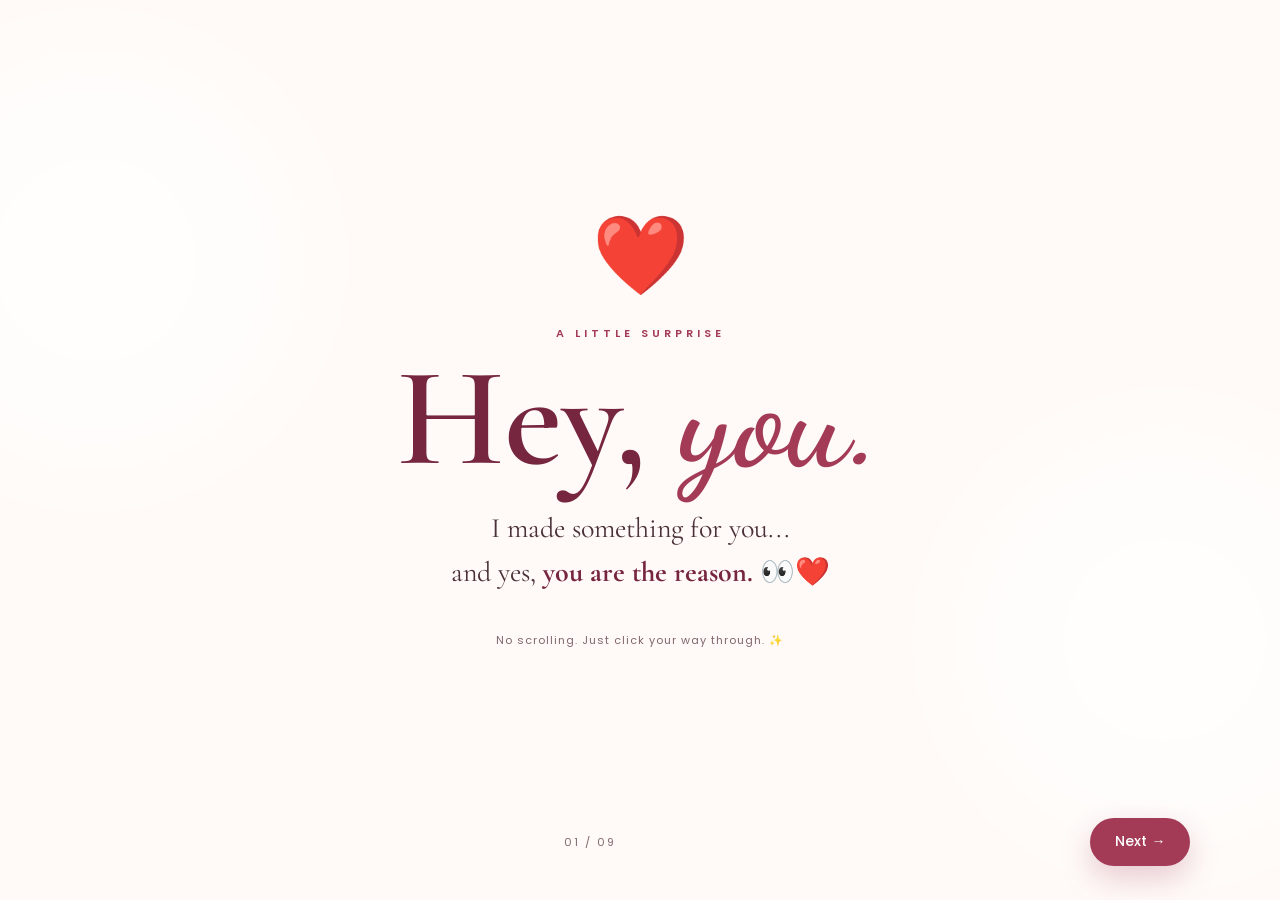
==== pages/01-home.html @ fecfc158 "Create 01-home.html" ====
<!DOCTYPE html>
<html lang="en">
<head>
    <meta charset="UTF-8">
    <meta name="viewport" content="width=device-width, initial-scale=1.0">
    <title>Hey, You ❤️</title>

    <!-- Shared typography -->
    <link rel="preconnect" href="https://fonts.googleapis.com">
    <link rel="preconnect" href="https://fonts.gstatic.com" crossorigin>
    <link
        href="https://fonts.googleapis.com/css2?family=Cormorant+Garamond:wght@400;500;600;700&family=Dancing+Script:wght@500;600;700&family=Poppins:wght@300;400;500;600&display=swap"
        rel="stylesheet"
    >

    <!-- Shared styles -->
    <link rel="stylesheet" href="../css/style.css">
    <link rel="stylesheet" href="../css/animations.css">
    <link rel="stylesheet" href="../css/responsive.css">
</head>

<body>
    <!-- Floating decorative hearts -->
    <div id="effects-layer" aria-hidden="true"></div>

    <main class="page fade-in">
        
        <div class="glow glow-left"></div>
        <div class="glow glow-right"></div>

        <div class="page-content narrow center">
            <span class="hero-heart pulse">❤️</span>

            <p class="eyebrow">A little surprise</p>

            <h1>
                Hey,
                <span>you.</span>
            </h1>

            <p class="lead">
                I made something for you...
                <br>
                and yes,
                <strong>you are the reason.</strong>
                👀❤️
            </p>

            <p class="scroll-free-note">
                No scrolling. Just click your way through. ✨
            </p>
        </div>
    

        <!-- Every page has Back / page number / Next controls. -->
        <nav class="page-nav" aria-label="Page navigation">
            <span></span>

            <span class="page-nav-center">
                01 / 09
            </span>

            <a class="button button-primary" data-page-link href="02-confession.html">Next →</a>
        </nav>
    </main>

    <!-- Shared JavaScript -->
    <script src="../data/content.js"></script>
    <script src="../js/main.js"></script>
</body>
</html>
---- css/style.css ----
/* =========================================================
   ROMANTIC CRUSH WEBSITE — GLOBAL STYLES
   Shared by every HTML page.
========================================================= */

* {
    box-sizing: border-box;
    margin: 0;
    padding: 0;
}

:root {
    --rose: #a33b57;
    --rose-dark: #76263f;
    --pink: #fff0f4;
    --cream: #fffaf7;
    --purple: #eee7f4;
    --text: #4a3038;
    --muted: #80676f;
    --white: #ffffff;
    --border: #e6c2cc;
    --shadow: 0 18px 55px rgba(100, 45, 65, 0.13);
}

html {
    scroll-behavior: smooth;
}

body {
    min-height: 100vh;
    background: var(--cream);
    color: var(--text);
    font-family: "Poppins", sans-serif;
    overflow-x: hidden;
}

button,
a {
    font: inherit;
}

button {
    border: 0;
}

a {
    text-decoration: none;
}

strong {
    color: var(--rose-dark);
}

.page {
    min-height: 100vh;
    position: relative;
    display: flex;
    align-items: center;
    justify-content: center;
    padding: 90px 7% 145px;
    overflow: hidden;
}

.page-content {
    width: min(1050px, 100%);
    margin: 0 auto;
    position: relative;
    z-index: 2;
}

.narrow {
    max-width: 820px;
}

.center {
    text-align: center;
}

.eyebrow {
    margin-bottom: 15px;
    color: var(--rose);
    font-size: 11px;
    font-weight: 600;
    letter-spacing: 4px;
    text-transform: uppercase;
}

h1,
h2,
h3 {
    font-family: "Cormorant Garamond", serif;
}

h1 {
    color: var(--rose-dark);
    font-size: clamp(4.5rem, 11vw, 9rem);
    font-weight: 600;
    line-height: 0.86;
}

h1 span,
.script {
    color: var(--rose);
    font-family: "Dancing Script", cursive;
}

h2 {
    margin-bottom: 22px;
    color: var(--rose-dark);
    font-size: clamp(3rem, 7vw, 5.5rem);
    font-weight: 600;
    line-height: 0.98;
}

h3 {
    color: var(--rose-dark);
    font-size: 2.2rem;
}

.lead {
    max-width: 700px;
    margin: 28px auto 38px;
    font-family: "Cormorant Garamond", serif;
    font-size: 28px;
    line-height: 1.55;
}

.muted {
    color: var(--muted);
    line-height: 1.8;
}

.button {
    min-height: 48px;
    padding: 13px 25px;
    border-radius: 999px;
    cursor: pointer;
    font-size: 14px;
    font-weight: 500;
    transition:
        transform 0.25s ease,
        box-shadow 0.25s ease,
        background 0.25s ease;
}

.button:hover {
    transform: translateY(-3px);
}

.button-primary {
    background: var(--rose);
    color: var(--white);
    box-shadow: 0 12px 30px rgba(163, 59, 87, 0.25);
}

.button-soft {
    background: var(--white);
    color: var(--rose-dark);
    border: 1px solid var(--border);
}

.button-outline {
    background: transparent;
    color: var(--rose-dark);
    border: 1px solid var(--rose);
}

.button-row {
    display: flex;
    flex-wrap: wrap;
    justify-content: center;
    gap: 13px;
}

/* ---------- Background decoration ---------- */

.glow {
    position: absolute;
    width: 430px;
    height: 430px;
    border-radius: 50%;
    background: rgba(255, 255, 255, 0.7);
    filter: blur(65px);
    pointer-events: none;
}

.glow-left {
    top: 5%;
    left: -120px;
}

.glow-right {
    right: -100px;
    bottom: 5%;
}

.big-symbol {
    position: absolute;
    color: var(--rose);
    font-family: "Cormorant Garamond", serif;
    font-size: 150px;
    opacity: 0.08;
    pointer-events: none;
}

/* ---------- Page navigation ---------- */

.page-nav {
    position: absolute;
    z-index: 10;
    right: 7%;
    bottom: 34px;
    left: 7%;

    display: flex;
    align-items: center;
    justify-content: space-between;
    gap: 15px;
}

.page-nav-center {
    color: var(--muted);
    font-size: 11px;
    letter-spacing: 2px;
}

.back-link {
    color: var(--muted);
    font-size: 13px;
}

.back-link:hover {
    color: var(--rose);
}

/* ---------- Opening page ---------- */

.hero-page {
    background:
        radial-gradient(
            circle at 50% 30%,
            #ffffff 0%,
            #ffe9ef 58%,
            #f4ced9 100%
        );
    text-align: center;
}

.hero-heart {
    display: block;
    margin-bottom: 12px;
    font-size: 78px;
}

.scroll-free-note {
    margin-top: 18px;
    color: var(--muted);
    font-size: 11px;
    letter-spacing: 1px;
}

/* ---------- Confession page ---------- */

.confession-page {
    background: var(--white);
    text-align: center;
}

.confession-list {
    max-width: 760px;
    margin: 35px auto;
}

.confession-line {
    margin: 28px 0;
    font-family: "Cormorant Garamond", serif;
    font-size: clamp(2rem, 5vw, 3.2rem);
    line-height: 1.25;
}

/* ---------- Compliments page ---------- */

.compliments-page {
    background: var(--pink);
}

.compliment-grid {
    display: grid;
    grid-template-columns: repeat(4, 1fr);
    gap: 17px;
    margin-top: 35px;
}

.flip-card {
    min-height: 230px;
    perspective: 1000px;
    cursor: pointer;
}

.flip-inner {
    width: 100%;
    height: 230px;
    position: relative;
    transform-style: preserve-3d;
    transition: transform 0.7s ease;
}

.flip-card.flipped .flip-inner {
    transform: rotateY(180deg);
}

.flip-face {
    position: absolute;
    inset: 0;
    padding: 24px;

    display: flex;
    flex-direction: column;
    align-items: center;
    justify-content: center;

    border-radius: 25px;
    backface-visibility: hidden;
    text-align: center;
}

.flip-front {
    background: var(--white);
    box-shadow: var(--shadow);
}

.flip-front span {
    margin-bottom: 12px;
    font-size: 43px;
}

.flip-front h3 {
    font-size: 29px;
}

.flip-front small {
    margin-top: 7px;
    color: var(--muted);
}

.flip-back {
    background: var(--rose);
    color: var(--white);
    transform: rotateY(180deg);
}

.flip-back p {
    line-height: 1.7;
}

/* ---------- Quiz page ---------- */

.quiz-page {
    background: var(--cream);
}

.quiz-card {
    padding: 40px;
    border-radius: 30px;
    background: var(--white);
    box-shadow: var(--shadow);
    text-align: center;
}

.progress-label {
    margin-bottom: 10px;
    color: var(--muted);
    font-size: 12px;
}

.progress-track {
    height: 6px;
    margin-bottom: 35px;
    border-radius: 99px;
    background: #f1e3e7;
    overflow: hidden;
}

.progress-bar {
    width: 20%;
    height: 100%;
    background: var(--rose);
    transition: width 0.35s ease;
}

.quiz-question {
    margin-bottom: 25px;
    font-size: clamp(2.2rem, 5vw, 3.5rem);
}

.quiz-options {
    display: grid;
    grid-template-columns: repeat(2, 1fr);
    gap: 12px;
}

.quiz-response {
    min-height: 30px;
    margin-top: 20px;
    color: var(--rose-dark);
}

/* ---------- Guessing page ---------- */

.guess-page {
    background: #fff6f9;
}

.guess-card {
    padding: 45px;
    border-radius: 30px;
    background: var(--white);
    box-shadow: var(--shadow);
    text-align: center;
}

.guess-question {
    margin-bottom: 30px;
    font-family: "Cormorant Garamond", serif;
    font-size: 34px;
}

.guess-result {
    min-height: 35px;
    margin-top: 22px;
    color: var(--rose-dark);
    font-weight: 500;
}

/* ---------- Song page ---------- */

.song-page {
    background:
        radial-gradient(
            circle at 70% 30%,
            #ffffff 0%,
            #eee7f4 50%,
            #e2d7e9 100%
        );
}

.song-layout {
    display: grid;
    grid-template-columns: 1.1fr 0.9fr;
    align-items: center;
    gap: 55px;
}

.song-copy p {
    margin: 18px 0;
    color: #665363;
    line-height: 1.85;
}

.song-quote {
    padding-left: 18px;
    border-left: 3px solid #ad7ea7;
    font-family: "Cormorant Garamond", serif;
    font-size: 25px;
    font-style: italic;
}

.music-card {
    padding: 38px;
    border-radius: 30px;
    background: rgba(255, 255, 255, 0.9);
    box-shadow: 0 25px 65px rgba(74, 48, 70, 0.14);
    text-align: center;
}

.vinyl {
    width: 205px;
    height: 205px;
    margin: 0 auto 25px;

    display: grid;
    place-items: center;

    border-radius: 50%;
    background:
        repeating-radial-gradient(
            circle,
            #332533 0 3px,
            #171117 4px 8px
        );

    box-shadow: 0 20px 35px rgba(42, 29, 43, 0.2);
}

.vinyl-center {
    width: 70px;
    height: 70px;
    display: grid;
    place-items: center;
    border-radius: 50%;
    background: #d38ca1;
    font-size: 32px;
}

.music-card h3 {
    margin: 6px 0 10px;
}

.music-kicker {
    color: #8b6386;
    font-size: 10px;
    letter-spacing: 3px;
}

.music-note {
    margin-top: 15px;
    color: var(--muted);
    font-size: 12px;
}

audio {
    display: none;
}

/* ---------- Photos page ---------- */

.photos-page {
    background: var(--white);
}

.photo-intro {
    max-width: 680px;
    margin: 0 auto 35px;
    text-align: center;
}

.photo-grid {
    display: grid;
    grid-template-columns: repeat(3, 1fr);
    gap: 18px;
}

.photo-slot {
    min-height: 280px;
    padding: 18px;

    display: flex;
    align-items: center;
    justify-content: center;

    border: 2px dashed #e2bdc8;
    border-radius: 22px;
    background: #fff6f8;

    text-align: center;
}

.photo-slot img {
    width: 100%;
    height: 280px;
    object-fit: cover;
    border-radius: 15px;
}

.photo-placeholder {
    color: var(--muted);
    line-height: 1.7;
}

.photo-placeholder strong {
    display: block;
    margin-bottom: 7px;
}

/* ---------- Final question ---------- */

.question-page {
    background: linear-gradient(135deg, #4a2837, #251820);
    color: var(--white);
}

.question-card {
    padding: 50px;
    border: 1px solid rgba(255, 255, 255, 0.1);
    border-radius: 30px;
    background: rgba(255, 255, 255, 0.06);
    text-align: center;
}

.question-card h2 {
    color: var(--white);
}

.question-card .eyebrow {
    color: #efb3c1;
}

.question-subtext {
    max-width: 650px;
    margin: 0 auto 30px;
    color: #ead4db;
    line-height: 1.8;
}

.decline-link {
    margin-top: 22px;
    background: transparent;
    color: #dbc2ca;
    cursor: pointer;
    font-size: 12px;
    text-decoration: underline;
}

.no-message {
    min-height: 70px;
    margin-top: 25px;
    color: #f1dfe4;
    font-family: "Cormorant Garamond", serif;
    font-size: 25px;
}

/* ---------- Final page ---------- */

.final-page {
    background:
        radial-gradient(
            circle,
            #fff4f7 0%,
            #f7d6df 60%,
            #efc2cf 100%
        );
    text-align: center;
}

.final-heart {
    display: block;
    margin-bottom: 10px;
    font-size: 95px;
}

.final-lines p {
    margin: 12px 0;
    font-family: "Cormorant Garamond", serif;
    font-size: 27px;
}

.final-note {
    margin: 28px auto 34px;
    color: var(--muted);
    line-height: 1.8;
}

/* ---------- Floating hearts ---------- */

#effects-layer {
    position: fixed;
    inset: 0;
    z-index: 100;
    pointer-events: none;
    overflow: hidden;
}

.float-heart {
    position: absolute;
    bottom: -50px;
}

/* ---------- Accessibility ---------- */

:focus-visible {
    outline: 3px solid #d990a5;
    outline-offset: 4px;
}


.photo-placeholder img {
    width: 100%;
    height: 100%;
    object-fit: cover;
    display: block;
    border-radius: inherit;
}
---- css/animations.css ----
/* =========================================================
   SHARED ANIMATIONS
========================================================= */

.fade-in {
    animation: pageIn 0.75s ease both;
}

@keyframes pageIn {
    from {
        opacity: 0;
        transform: translateY(18px);
    }

    to {
        opacity: 1;
        transform: translateY(0);
    }
}

.floating {
    animation: gentleFloat 4s ease-in-out infinite;
}

@keyframes gentleFloat {
    0%,
    100% {
        transform: translateY(0);
    }

    50% {
        transform: translateY(-13px);
    }
}

.pulse {
    animation: pulse 1.8s ease-in-out infinite;
}

@keyframes pulse {
    0%,
    100% {
        transform: scale(1);
    }

    50% {
        transform: scale(1.08);
    }
}

.vinyl.playing {
    animation: spin 8s linear infinite;
}

@keyframes spin {
    to {
        transform: rotate(360deg);
    }
}

.float-heart {
    animation: riseHeart 6s linear forwards;
}

@keyframes riseHeart {
    0% {
        opacity: 0;
        transform: translateY(0) scale(0.7) rotate(0);
    }

    15% {
        opacity: 0.9;
    }

    100% {
        opacity: 0;
        transform: translateY(-110vh) scale(1.2) rotate(360deg);
    }
}

@media (prefers-reduced-motion: reduce) {
    *,
    *::before,
    *::after {
        scroll-behavior: auto !important;
        animation-duration: 0.01ms !important;
        transition-duration: 0.01ms !important;
    }
}
---- css/responsive.css ----
/* =========================================================
   RESPONSIVE LAYOUT
========================================================= */

@media (max-width: 950px) {
    .compliment-grid {
        grid-template-columns: repeat(2, 1fr);
    }

    .song-layout {
        grid-template-columns: 1fr;
    }

    .song-copy {
        text-align: center;
    }

    .song-quote {
        border-left: 0;
        padding-left: 0;
    }

    .photo-grid {
        grid-template-columns: repeat(2, 1fr);
    }
}

@media (max-width: 650px) {
    .page {
        min-height: 100vh;
        padding: 75px 6% 130px;
    }

    .hero-heart {
        font-size: 65px;
    }

    h1 {
        font-size: 4.5rem;
    }

    h2 {
        font-size: 3.2rem;
    }

    .lead {
        font-size: 22px;
    }

    .compliment-grid,
    .quiz-options,
    .photo-grid {
        grid-template-columns: 1fr;
    }

    .quiz-card,
    .guess-card,
    .question-card,
    .music-card {
        padding: 28px 20px;
    }

    .button-row {
        flex-direction: column;
        align-items: stretch;
    }

    .button-row .button {
        width: 100%;
    }

    .page-nav {
        right: 6%;
        bottom: 25px;
        left: 6%;
    }

    .page-nav .button {
        min-width: 100px;
        padding: 11px 15px;
    }

    .vinyl {
        width: 175px;
        height: 175px;
    }

    .photo-slot {
        min-height: 230px;
    }
}
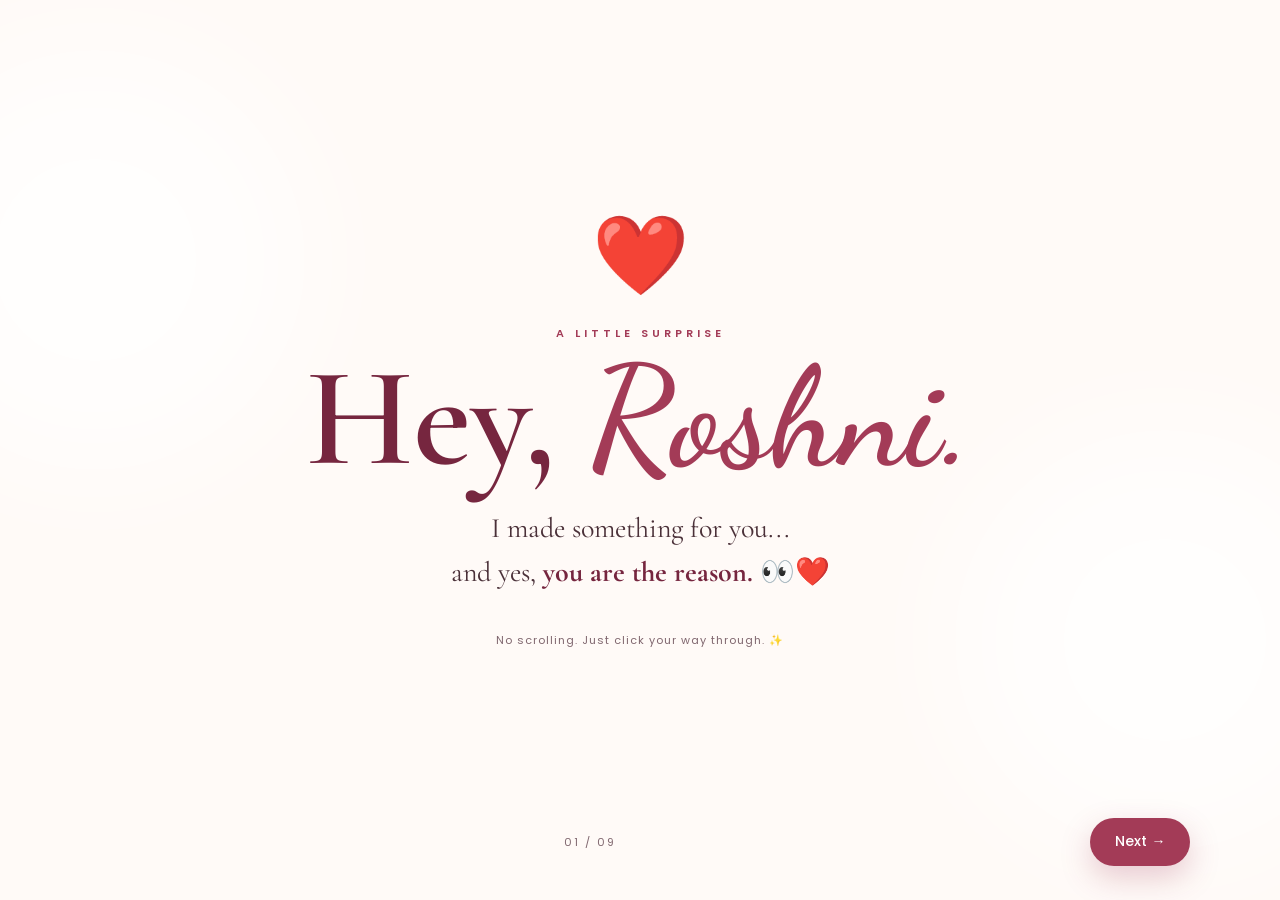
==== commit 5523abfa: "Update 01-home.html" ====
--- a/pages/01-home.html
+++ b/pages/01-home.html
@@ -35,7 +35,7 @@
 
             <h1>
                 Hey,
-                <span>you.</span>
+                <span>Roshni.</span>
             </h1>
 
             <p class="lead">
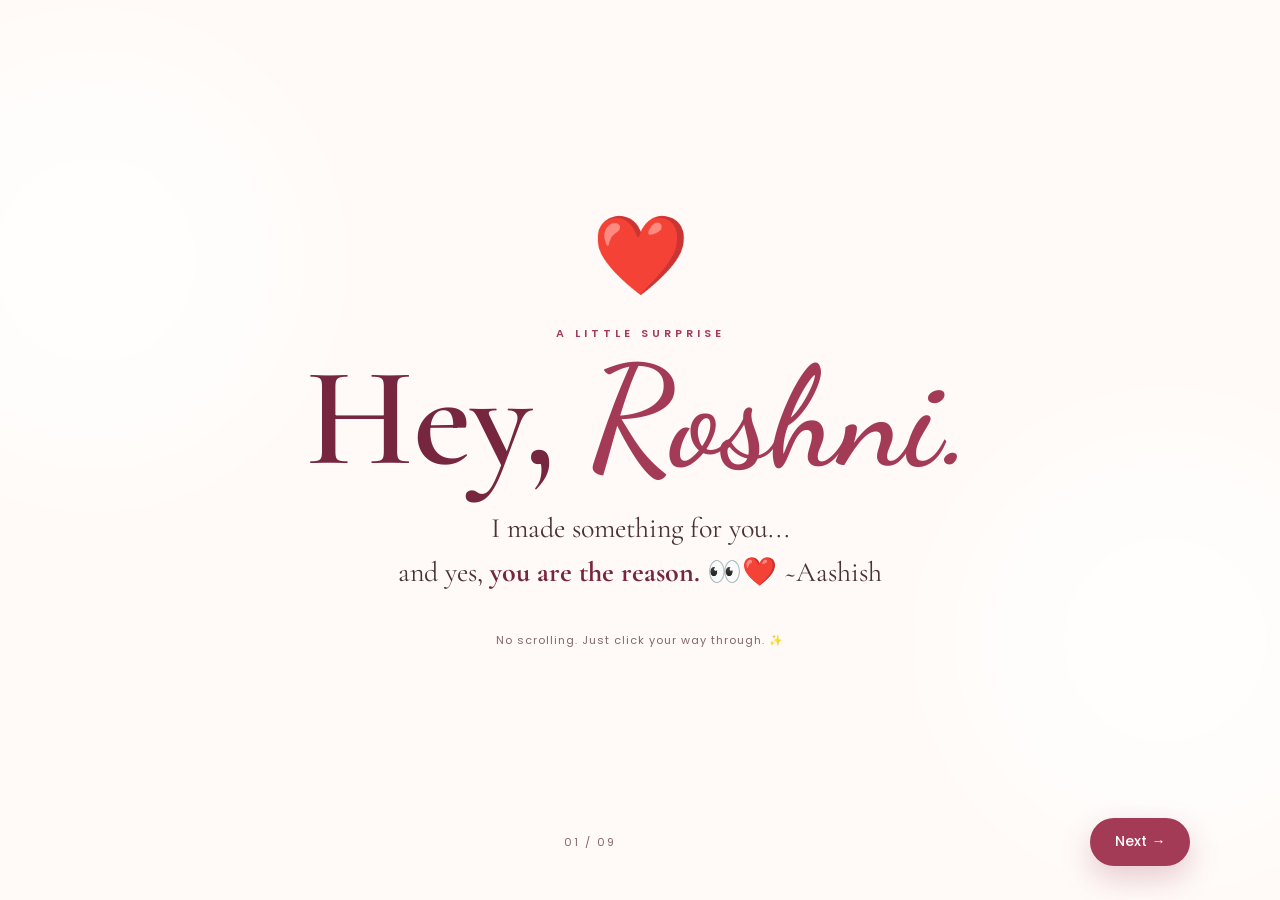
==== commit 4d85ddbd: "Update 01-home.html" ====
--- a/pages/01-home.html
+++ b/pages/01-home.html
@@ -44,6 +44,8 @@
                 and yes,
                 <strong>you are the reason.</strong>
                 👀❤️
+
+                ~Aashish
             </p>
 
             <p class="scroll-free-note">
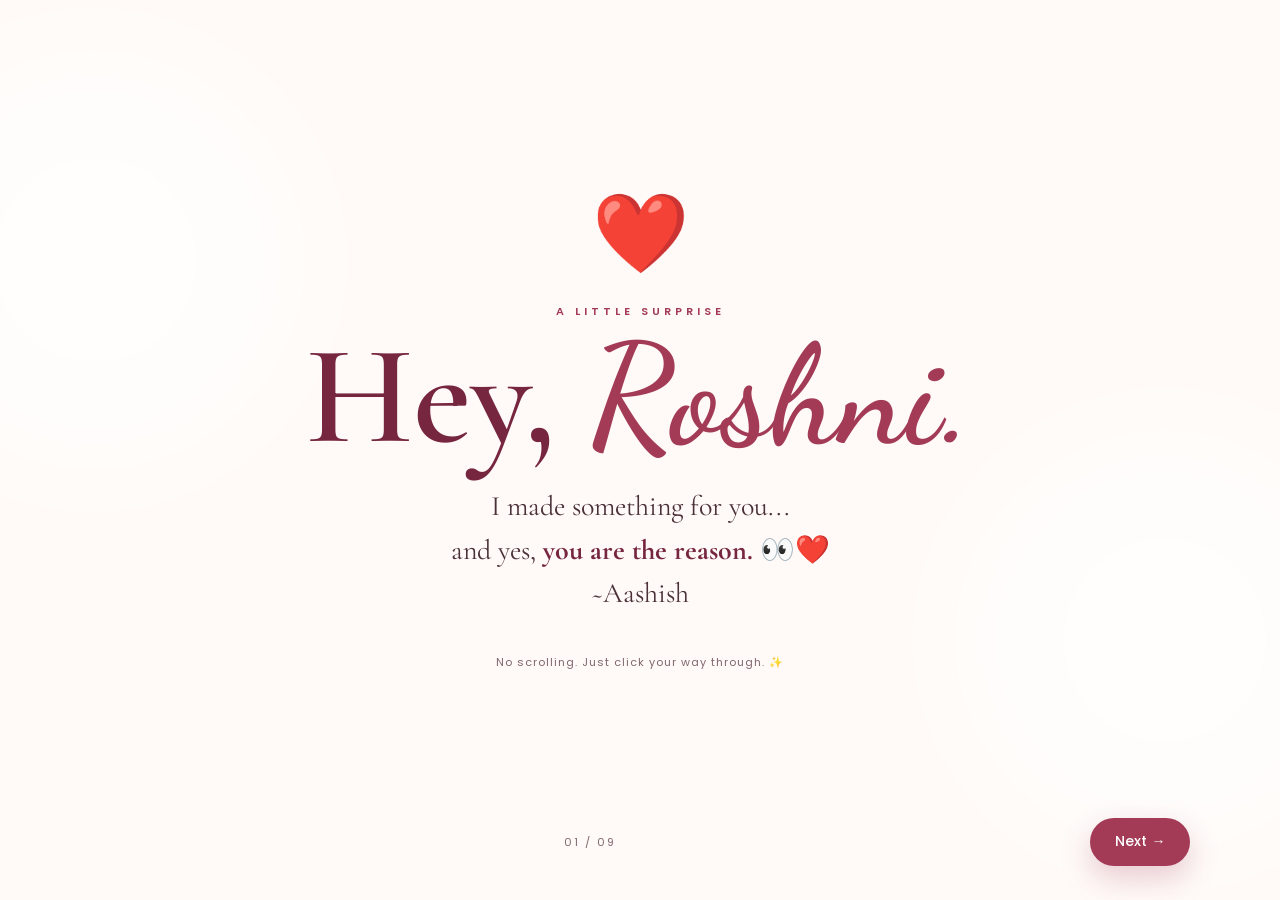
==== commit 6455e5db: "Update 01-home.html" ====
--- a/pages/01-home.html
+++ b/pages/01-home.html
@@ -44,7 +44,7 @@
                 and yes,
                 <strong>you are the reason.</strong>
                 👀❤️
-
+               <br>
                 ~Aashish
             </p>
 
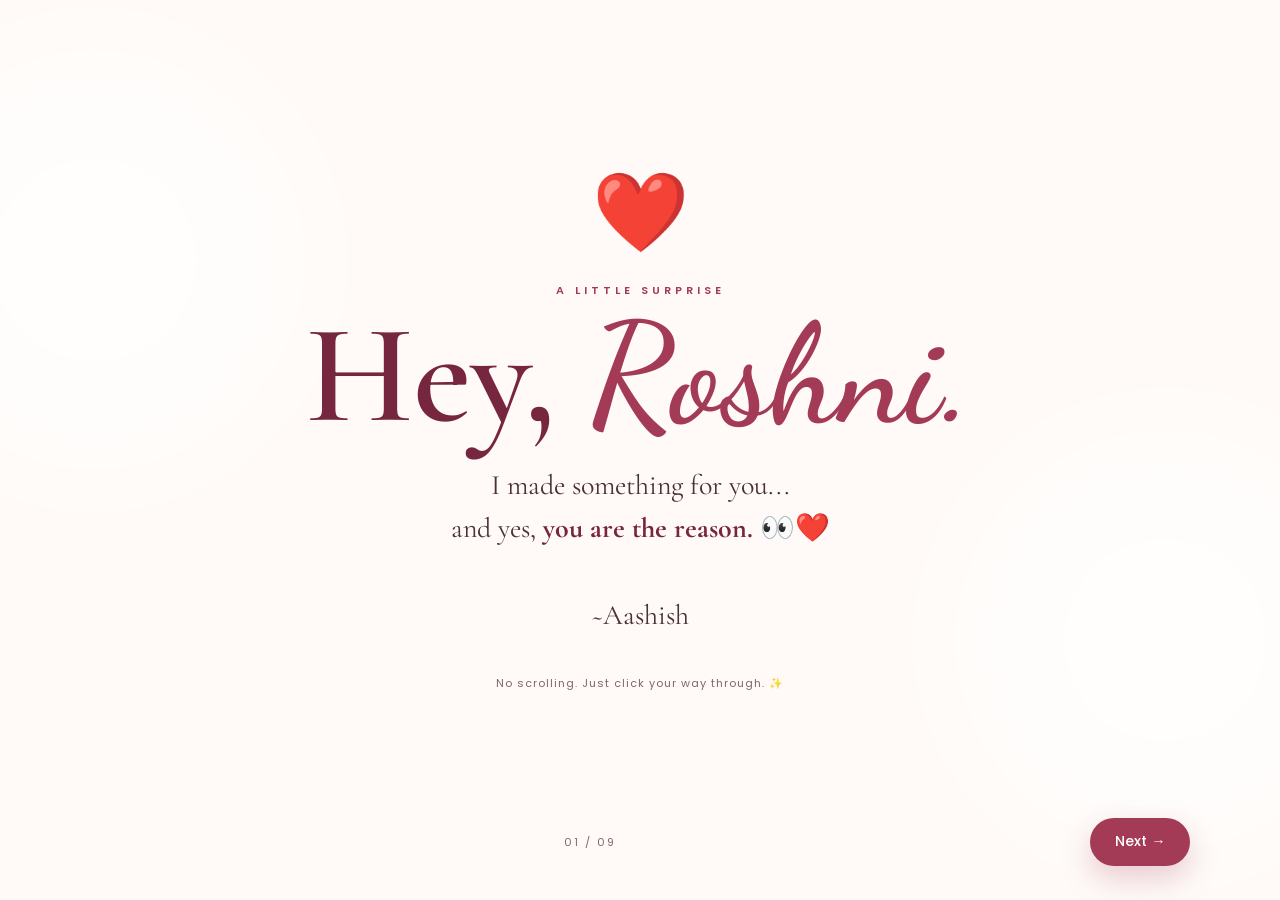
==== commit d3e7bbc3: "Update 01-home.html" ====
--- a/pages/01-home.html
+++ b/pages/01-home.html
@@ -45,6 +45,7 @@
                 <strong>you are the reason.</strong>
                 👀❤️
                <br>
+                <br>
                 ~Aashish
             </p>
 
